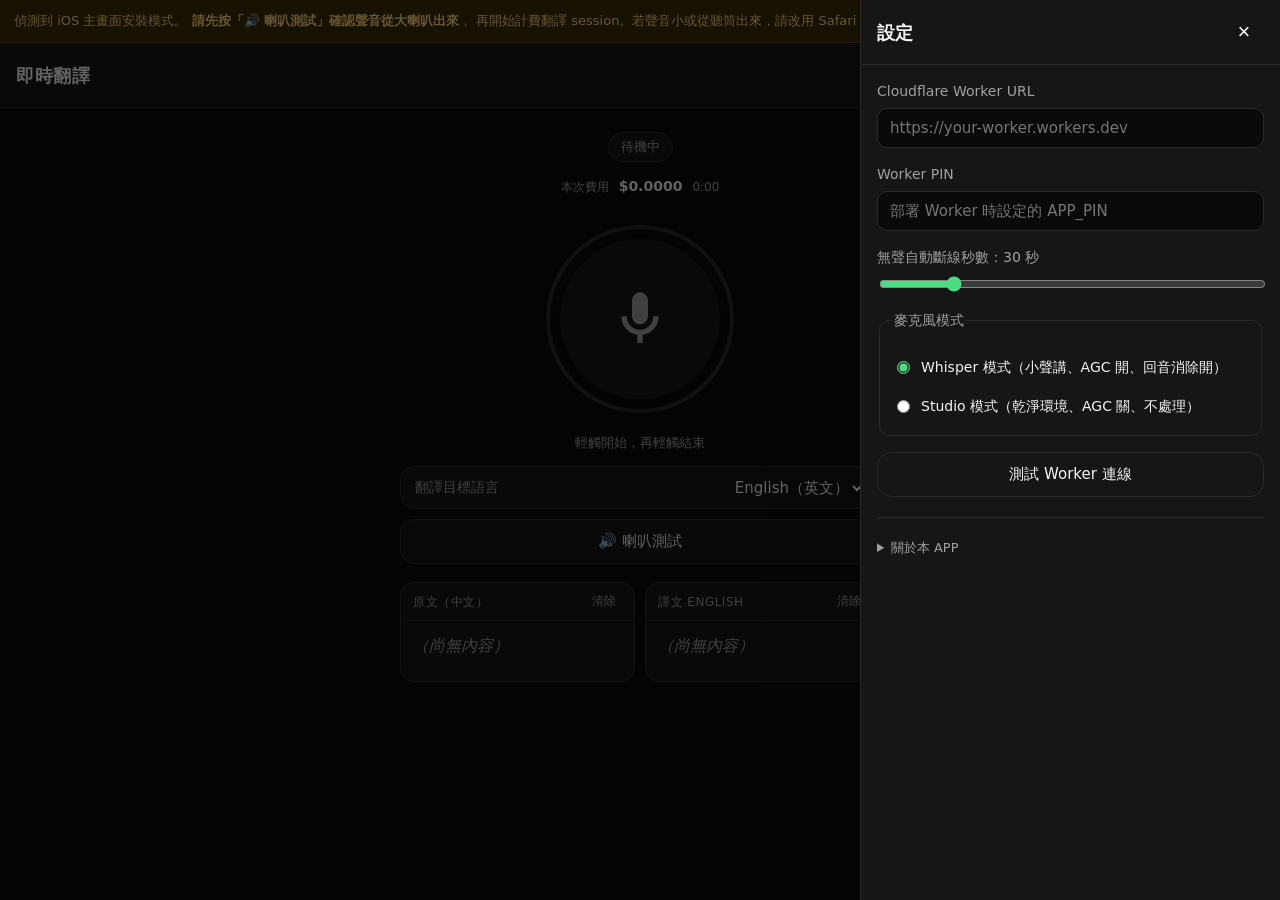
==== voice-translator/index.html @ f515ed9d "Add realtime voice translator PWA" ====
<!doctype html>
<html lang="zh-Hant-TW">
  <head>
    <meta charset="utf-8" />
    <meta
      name="viewport"
      content="width=device-width, initial-scale=1, viewport-fit=cover, user-scalable=no"
    />
    <meta name="theme-color" content="#0a0a0a" />
    <meta name="apple-mobile-web-app-capable" content="yes" />
    <meta name="apple-mobile-web-app-status-bar-style" content="black-translucent" />
    <meta name="apple-mobile-web-app-title" content="即時翻譯" />
    <link rel="manifest" href="./manifest.webmanifest" />
    <link rel="icon" type="image/svg+xml" href="./icon.svg" />
    <link rel="apple-touch-icon" href="./icon-192.png" />
    <link rel="stylesheet" href="./styles.css" />
    <title>即時翻譯 — 中文語音翻譯</title>
  </head>
  <body>
    <!-- iOS PWA standalone-mode warning banner -->
    <div id="ios-standalone-banner" class="banner banner-warn" hidden>
      <span>
        偵測到 iOS 主畫面安裝模式。
        <strong>請先按「🔊 喇叭測試」確認聲音從大喇叭出來</strong>，
        再開始計費翻譯 session。若聲音小或從聽筒出來，請改用 Safari 分頁開啟此網址。
      </span>
      <button class="banner-close" aria-label="關閉提示">×</button>
    </div>

    <header class="topbar">
      <div class="title">即時翻譯</div>
      <button id="settings-toggle" class="icon-btn" aria-label="設定">⚙</button>
    </header>

    <main class="main">
      <!-- Connection state pill -->
      <div id="state-pill" class="state-pill state-idle" aria-live="polite">待機中</div>

      <!-- Cost meter -->
      <div id="cost-meter" class="cost-meter" aria-live="polite" hidden>
        <span class="cost-label">本次費用</span>
        <span id="cost-value" class="cost-value">$0.0000</span>
        <span id="cost-duration" class="cost-duration">0:00</span>
      </div>

      <!-- Mic button with silence countdown ring -->
      <div class="mic-wrap">
        <svg class="silence-ring" viewBox="0 0 200 200" aria-hidden="true">
          <circle class="ring-bg" cx="100" cy="100" r="92" />
          <circle id="silence-ring-fg" class="ring-fg" cx="100" cy="100" r="92" />
        </svg>
        <button id="mic-btn" class="mic-btn" aria-label="開始翻譯">
          <svg class="mic-icon" viewBox="0 0 24 24" aria-hidden="true">
            <path
              d="M12 14a3 3 0 0 0 3-3V5a3 3 0 1 0-6 0v6a3 3 0 0 0 3 3zm5-3a5 5 0 0 1-10 0H5a7 7 0 0 0 6 6.92V21h2v-3.08A7 7 0 0 0 19 11h-2z"
              fill="currentColor"
            />
          </svg>
        </button>
      </div>
      <div id="mic-hint" class="mic-hint">輕觸開始，再輕觸結束</div>

      <!-- Language selection + speaker test -->
      <div class="controls">
        <label class="control-row">
          <span class="control-label">翻譯目標語言</span>
          <select id="target-lang" class="control-select">
            <option value="en" selected>English（英文）</option>
            <option value="ja">日本語（日文）</option>
            <option value="ko">한국어（韓文）</option>
            <option value="es">Español（西班牙文）</option>
            <option value="fr">Français（法文）</option>
            <option value="de">Deutsch（德文）</option>
            <option value="pt">Português（葡萄牙文）</option>
            <option value="it">Italiano（義大利文）</option>
            <option value="ru">Русский（俄文）</option>
            <option value="hi">हिन्दी（印地文）</option>
            <option value="id">Indonesia（印尼文）</option>
            <option value="vi">Tiếng Việt（越南文）</option>
            <option value="zh">中文</option>
          </select>
        </label>
        <button id="speaker-test-btn" class="secondary-btn">🔊 喇叭測試</button>
      </div>

      <!-- Transcripts -->
      <section class="transcripts">
        <div class="transcript">
          <div class="transcript-header">
            <span class="transcript-label">原文（中文）</span>
            <button class="clear-btn" data-target="src-text" aria-label="清除原文">清除</button>
          </div>
          <div id="src-text" class="transcript-body" lang="zh-Hant"></div>
        </div>
        <div class="transcript">
          <div class="transcript-header">
            <span class="transcript-label">譯文 <span id="target-lang-label">English</span></span>
            <button class="clear-btn" data-target="dst-text" aria-label="清除譯文">清除</button>
          </div>
          <div id="dst-text" class="transcript-body"></div>
        </div>
      </section>

      <!-- Hidden audio element receives the translated stream -->
      <audio id="translated-audio" autoplay playsinline></audio>
    </main>

    <!-- Settings drawer -->
    <aside id="settings-drawer" class="drawer" hidden>
      <div class="drawer-header">
        <h2>設定</h2>
        <button id="settings-close" class="icon-btn" aria-label="關閉設定">×</button>
      </div>
      <div class="drawer-body">
        <label class="field">
          <span>Cloudflare Worker URL</span>
          <input
            id="cfg-worker-url"
            type="url"
            placeholder="https://your-worker.workers.dev"
            autocomplete="off"
            inputmode="url"
          />
        </label>
        <label class="field">
          <span>Worker PIN</span>
          <input
            id="cfg-pin"
            type="password"
            placeholder="部署 Worker 時設定的 APP_PIN"
            autocomplete="off"
          />
        </label>
        <label class="field">
          <span>無聲自動斷線秒數：<output id="cfg-silence-out">30</output> 秒</span>
          <input id="cfg-silence" type="range" min="10" max="120" step="5" value="30" />
        </label>
        <fieldset class="field">
          <legend>麥克風模式</legend>
          <label class="radio">
            <input type="radio" name="mic-mode" value="whisper" checked />
            <span>Whisper 模式（小聲講、AGC 開、回音消除開）</span>
          </label>
          <label class="radio">
            <input type="radio" name="mic-mode" value="studio" />
            <span>Studio 模式（乾淨環境、AGC 關、不處理）</span>
          </label>
        </fieldset>
        <button id="test-connection" class="secondary-btn">測試 Worker 連線</button>
        <div id="test-connection-result" class="test-result" hidden></div>
        <hr />
        <details class="about">
          <summary>關於本 APP</summary>
          <p>使用 OpenAI <code>gpt-realtime-translate</code>（2026-05 發布）即時翻譯。</p>
          <p>計費以實際語音時長計算（翻譯 $0.034/min + 轉錄 $0.017/min）。</p>
          <p>30 秒無聲自動斷線，避免連線忘關產生不必要費用。</p>
        </details>
      </div>
    </aside>
    <div id="drawer-backdrop" class="drawer-backdrop" hidden></div>

    <!-- Toast container -->
    <div id="toast" class="toast" role="status" aria-live="polite" hidden></div>

    <script src="./app.js" type="module"></script>
  </body>
</html>
---- voice-translator/styles.css ----
/* ============================================================
   即時翻譯 PWA — Mobile-first dark theme
   ============================================================ */

:root {
  --bg: #0a0a0a;
  --bg-elev: #161616;
  --bg-elev-2: #222;
  --fg: #f5f5f5;
  --fg-dim: #a0a0a0;
  --accent: #4ade80;
  --accent-dim: #166534;
  --warn: #fbbf24;
  --error: #f87171;
  --border: #2a2a2a;
  --radius: 14px;
  --gap: 14px;
  --safe-top: env(safe-area-inset-top, 0px);
  --safe-bottom: env(safe-area-inset-bottom, 0px);
}

* {
  box-sizing: border-box;
  -webkit-tap-highlight-color: transparent;
}

html,
body {
  margin: 0;
  padding: 0;
  background: var(--bg);
  color: var(--fg);
  font-family: -apple-system, BlinkMacSystemFont, "Noto Sans TC", "PingFang TC",
    "Microsoft JhengHei", system-ui, sans-serif;
  font-size: 16px;
  line-height: 1.5;
  overscroll-behavior: none;
}

body {
  min-height: 100vh;
  min-height: 100dvh;
  display: flex;
  flex-direction: column;
  padding-top: var(--safe-top);
  padding-bottom: var(--safe-bottom);
}

/* ---------- Banner (iOS standalone warning) ---------- */
.banner {
  display: flex;
  align-items: center;
  gap: 8px;
  padding: 10px 14px;
  font-size: 13px;
  line-height: 1.4;
}
.banner-warn {
  background: #3a2b00;
  color: #ffd982;
  border-bottom: 1px solid #5a4500;
}
.banner-close {
  margin-left: auto;
  background: transparent;
  border: none;
  color: inherit;
  font-size: 22px;
  cursor: pointer;
  line-height: 1;
  padding: 0 4px;
}

/* ---------- Top bar ---------- */
.topbar {
  display: flex;
  align-items: center;
  justify-content: space-between;
  padding: 12px 16px;
  background: var(--bg-elev);
  border-bottom: 1px solid var(--border);
  position: sticky;
  top: 0;
  z-index: 5;
}
.topbar .title {
  font-size: 18px;
  font-weight: 600;
  letter-spacing: 0.5px;
}
.icon-btn {
  background: transparent;
  border: none;
  color: var(--fg);
  font-size: 22px;
  width: 40px;
  height: 40px;
  border-radius: 50%;
  cursor: pointer;
  display: flex;
  align-items: center;
  justify-content: center;
}
.icon-btn:active {
  background: var(--bg-elev-2);
}

/* ---------- Main ---------- */
.main {
  flex: 1;
  display: flex;
  flex-direction: column;
  align-items: center;
  padding: 16px;
  gap: var(--gap);
}

/* Connection state pill */
.state-pill {
  font-size: 13px;
  padding: 4px 12px;
  border-radius: 999px;
  background: var(--bg-elev);
  color: var(--fg-dim);
  border: 1px solid var(--border);
}
.state-idle {
  color: var(--fg-dim);
}
.state-connecting,
.state-closing {
  color: var(--warn);
  border-color: #5a4500;
}
.state-live {
  color: var(--accent);
  border-color: var(--accent-dim);
  background: #06241a;
}
.state-silenced {
  color: var(--warn);
  border-color: #5a4500;
}
.state-error {
  color: var(--error);
  border-color: #5c2020;
  background: #2a1010;
}

/* Cost meter */
.cost-meter {
  display: flex;
  gap: 10px;
  align-items: baseline;
  font-size: 12px;
  color: var(--fg-dim);
  font-variant-numeric: tabular-nums;
}
.cost-value {
  color: var(--fg);
  font-weight: 600;
  font-size: 14px;
}
.cost-duration {
  color: var(--fg-dim);
}

/* ---------- Mic button + silence ring ---------- */
.mic-wrap {
  position: relative;
  width: 200px;
  height: 200px;
  display: flex;
  align-items: center;
  justify-content: center;
  margin-top: 8px;
}
.silence-ring {
  position: absolute;
  inset: 0;
  width: 100%;
  height: 100%;
  transform: rotate(-90deg);
  pointer-events: none;
}
.silence-ring .ring-bg {
  fill: none;
  stroke: var(--border);
  stroke-width: 4;
}
.silence-ring .ring-fg {
  fill: none;
  stroke: var(--warn);
  stroke-width: 4;
  stroke-dasharray: 578; /* 2 * pi * 92 ≈ 578 */
  stroke-dashoffset: 578;
  transition: stroke-dashoffset 1s linear, stroke 0.3s;
}
.mic-wrap.warning .ring-fg {
  stroke: var(--error);
  animation: pulse 1.5s ease-in-out infinite;
}
@keyframes pulse {
  0%, 100% { opacity: 1; }
  50% { opacity: 0.4; }
}

.mic-btn {
  width: 160px;
  height: 160px;
  border-radius: 50%;
  border: none;
  background: var(--bg-elev);
  color: var(--fg-dim);
  cursor: pointer;
  transition: background 0.2s, color 0.2s, transform 0.1s;
  display: flex;
  align-items: center;
  justify-content: center;
  box-shadow: 0 4px 16px rgba(0, 0, 0, 0.4);
}
.mic-btn:active {
  transform: scale(0.96);
}
.mic-btn .mic-icon {
  width: 64px;
  height: 64px;
}
.mic-btn.live {
  background: var(--accent);
  color: #001a08;
}
.mic-btn.connecting {
  background: var(--warn);
  color: #1a1200;
}

.mic-hint {
  font-size: 13px;
  color: var(--fg-dim);
}

/* ---------- Controls ---------- */
.controls {
  width: 100%;
  max-width: 480px;
  display: flex;
  flex-direction: column;
  gap: 10px;
}
.control-row {
  display: flex;
  align-items: center;
  justify-content: space-between;
  gap: 12px;
  background: var(--bg-elev);
  padding: 10px 14px;
  border-radius: var(--radius);
  border: 1px solid var(--border);
}
.control-label {
  font-size: 14px;
  color: var(--fg-dim);
}
.control-select {
  background: transparent;
  color: var(--fg);
  border: none;
  font-size: 15px;
  font-family: inherit;
  flex: 1;
  text-align: right;
  /* native arrow on iOS / Android */
}
.control-select option {
  background: var(--bg-elev);
  color: var(--fg);
}

.secondary-btn {
  background: var(--bg-elev);
  color: var(--fg);
  border: 1px solid var(--border);
  border-radius: var(--radius);
  padding: 12px 14px;
  font-size: 15px;
  font-family: inherit;
  cursor: pointer;
}
.secondary-btn:active {
  background: var(--bg-elev-2);
}

/* ---------- Transcripts ---------- */
.transcripts {
  width: 100%;
  max-width: 480px;
  display: flex;
  flex-direction: column;
  gap: 10px;
  margin-top: 4px;
}
.transcript {
  background: var(--bg-elev);
  border: 1px solid var(--border);
  border-radius: var(--radius);
  display: flex;
  flex-direction: column;
}
.transcript-header {
  display: flex;
  align-items: center;
  justify-content: space-between;
  padding: 8px 12px;
  border-bottom: 1px solid var(--border);
}
.transcript-label {
  font-size: 12px;
  color: var(--fg-dim);
  text-transform: uppercase;
  letter-spacing: 0.5px;
}
.clear-btn {
  background: transparent;
  border: none;
  color: var(--fg-dim);
  font-size: 12px;
  cursor: pointer;
  padding: 2px 6px;
}
.clear-btn:active {
  color: var(--fg);
}
.transcript-body {
  padding: 12px;
  min-height: 60px;
  max-height: 200px;
  overflow-y: auto;
  font-size: 16px;
  line-height: 1.6;
  word-break: break-word;
  white-space: pre-wrap;
}
.transcript-body:empty::before {
  content: "（尚無內容）";
  color: var(--fg-dim);
  font-style: italic;
}

#translated-audio {
  display: none;
}

/* ---------- Settings drawer ---------- */
.drawer-backdrop {
  position: fixed;
  inset: 0;
  background: rgba(0, 0, 0, 0.6);
  z-index: 10;
}
.drawer {
  position: fixed;
  top: 0;
  right: 0;
  bottom: 0;
  width: min(420px, 92vw);
  background: var(--bg-elev);
  border-left: 1px solid var(--border);
  z-index: 11;
  display: flex;
  flex-direction: column;
  padding-top: var(--safe-top);
  padding-bottom: var(--safe-bottom);
  transform: translateX(0);
  animation: slideIn 0.2s ease-out;
}
@keyframes slideIn {
  from { transform: translateX(100%); }
  to { transform: translateX(0); }
}
.drawer-header {
  display: flex;
  align-items: center;
  justify-content: space-between;
  padding: 12px 16px;
  border-bottom: 1px solid var(--border);
}
.drawer-header h2 {
  margin: 0;
  font-size: 18px;
  font-weight: 600;
}
.drawer-body {
  flex: 1;
  overflow-y: auto;
  padding: 16px;
  display: flex;
  flex-direction: column;
  gap: 16px;
}
.field {
  display: flex;
  flex-direction: column;
  gap: 6px;
  font-size: 14px;
  color: var(--fg-dim);
}
.field input[type="url"],
.field input[type="password"],
.field input[type="text"] {
  background: var(--bg);
  color: var(--fg);
  border: 1px solid var(--border);
  border-radius: 10px;
  padding: 10px 12px;
  font-size: 15px;
  font-family: inherit;
}
.field input[type="range"] {
  width: 100%;
  accent-color: var(--accent);
}
.field legend {
  margin-bottom: 8px;
  color: var(--fg-dim);
}
fieldset.field {
  border: 1px solid var(--border);
  border-radius: 10px;
  padding: 12px;
}
.radio {
  display: flex;
  align-items: flex-start;
  gap: 8px;
  font-size: 14px;
  color: var(--fg);
  padding: 6px 0;
}
.radio input {
  margin-top: 4px;
  accent-color: var(--accent);
}

.test-result {
  font-size: 13px;
  padding: 10px;
  border-radius: 8px;
  white-space: pre-wrap;
  word-break: break-all;
}
.test-result.ok {
  background: #06241a;
  color: var(--accent);
  border: 1px solid var(--accent-dim);
}
.test-result.fail {
  background: #2a1010;
  color: var(--error);
  border: 1px solid #5c2020;
}

.about {
  font-size: 13px;
  color: var(--fg-dim);
}
.about p {
  margin: 6px 0;
}
.about code {
  background: var(--bg);
  padding: 1px 5px;
  border-radius: 4px;
  font-size: 12px;
}

hr {
  border: none;
  border-top: 1px solid var(--border);
  margin: 4px 0;
}

/* ---------- Toast ---------- */
.toast {
  position: fixed;
  left: 50%;
  bottom: calc(20px + var(--safe-bottom));
  transform: translateX(-50%);
  background: var(--bg-elev-2);
  color: var(--fg);
  padding: 10px 16px;
  border-radius: 10px;
  font-size: 14px;
  border: 1px solid var(--border);
  z-index: 20;
  max-width: 90vw;
  text-align: center;
  box-shadow: 0 4px 16px rgba(0, 0, 0, 0.5);
}
.toast.error {
  border-color: #5c2020;
  background: #2a1010;
  color: var(--error);
}
.toast.warn {
  border-color: #5a4500;
  background: #3a2b00;
  color: var(--warn);
}

/* ---------- Larger screens (tablet / landscape) ---------- */
@media (min-width: 720px) {
  .main {
    padding: 24px;
  }
  .transcripts {
    flex-direction: row;
  }
  .transcript {
    flex: 1;
  }
  .transcript-body {
    max-height: 280px;
  }
}
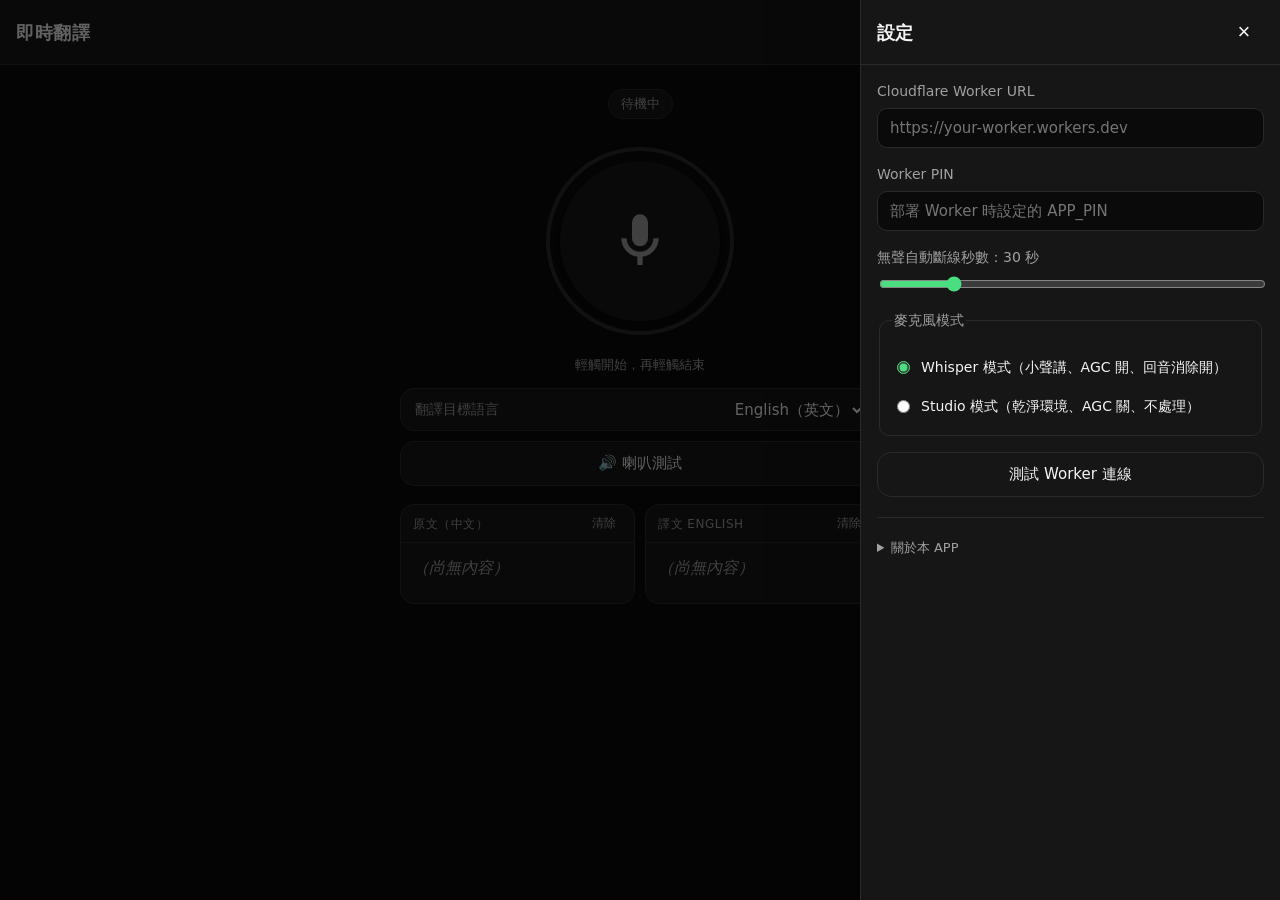
==== commit 72e19ff2: "Make voice translator drawer close reliable" ====
--- a/voice-translator/index.html
+++ b/voice-translator/index.html
@@ -106,7 +106,7 @@
     </main>
 
     <!-- Settings drawer -->
-    <aside id="settings-drawer" class="drawer" hidden>
+    <aside id="settings-drawer" class="drawer" hidden style="display: none">
       <div class="drawer-header">
         <h2>設定</h2>
         <button id="settings-close" class="icon-btn" aria-label="關閉設定">×</button>
@@ -157,7 +157,7 @@
         </details>
       </div>
     </aside>
-    <div id="drawer-backdrop" class="drawer-backdrop" hidden></div>
+    <div id="drawer-backdrop" class="drawer-backdrop" hidden style="display: none"></div>
 
     <!-- Toast container -->
     <div id="toast" class="toast" role="status" aria-live="polite" hidden></div>
--- a/voice-translator/styles.css
+++ b/voice-translator/styles.css
@@ -24,6 +24,10 @@
   -webkit-tap-highlight-color: transparent;
 }
 
+[hidden] {
+  display: none !important;
+}
+
 html,
 body {
   margin: 0;
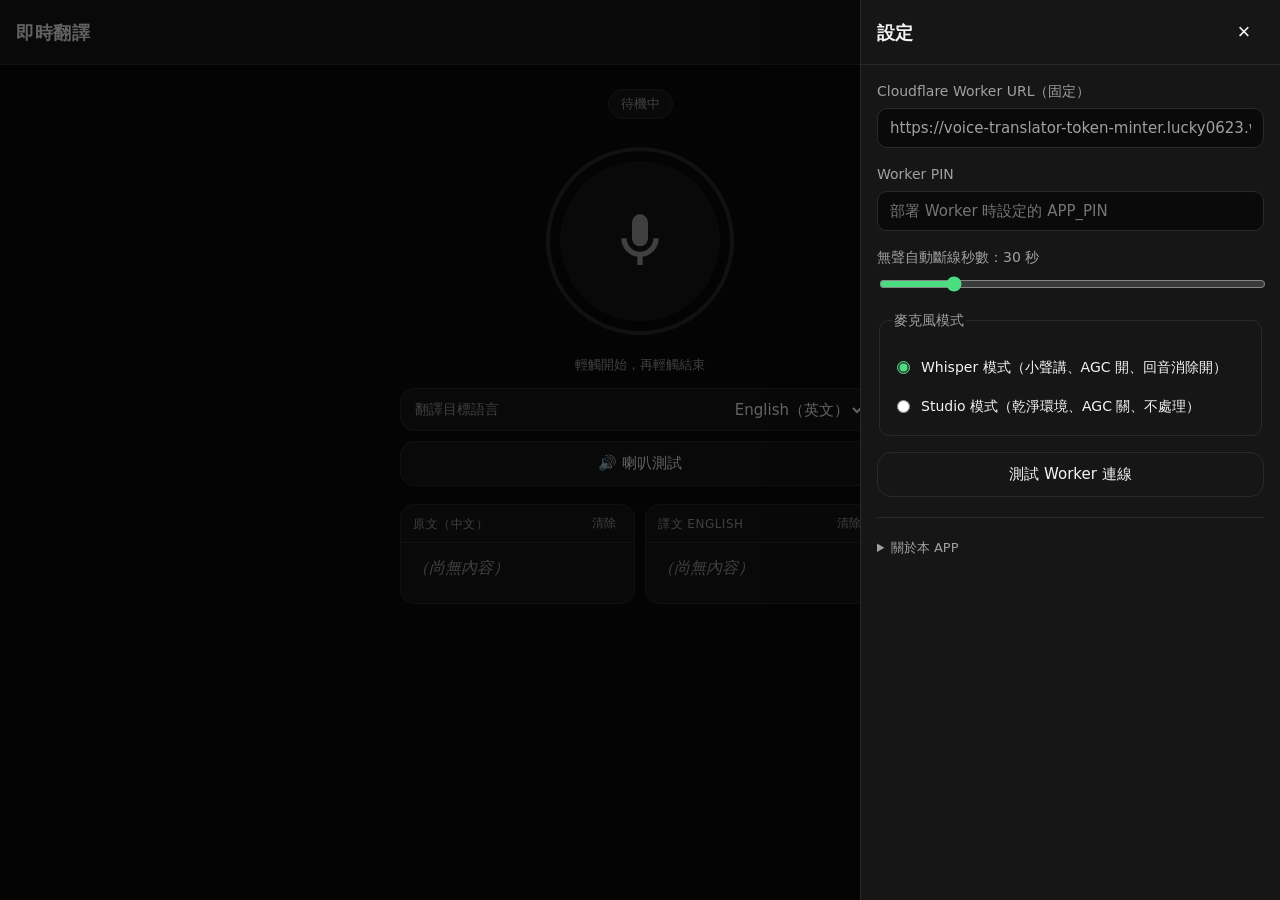
==== commit 350a0786: "Remember voice translator PIN and fix worker URL" ====
--- a/voice-translator/index.html
+++ b/voice-translator/index.html
@@ -106,18 +106,19 @@
     </main>
 
     <!-- Settings drawer -->
-    <aside id="settings-drawer" class="drawer" hidden style="display: none">
+    <aside id="settings-drawer" class="drawer" hidden>
       <div class="drawer-header">
         <h2>設定</h2>
         <button id="settings-close" class="icon-btn" aria-label="關閉設定">×</button>
       </div>
       <div class="drawer-body">
         <label class="field">
-          <span>Cloudflare Worker URL</span>
+          <span>Cloudflare Worker URL（固定）</span>
           <input
             id="cfg-worker-url"
             type="url"
-            placeholder="https://your-worker.workers.dev"
+            value="https://voice-translator-token-minter.lucky0623.workers.dev"
+            readonly
             autocomplete="off"
             inputmode="url"
           />
@@ -157,7 +158,7 @@
         </details>
       </div>
     </aside>
-    <div id="drawer-backdrop" class="drawer-backdrop" hidden style="display: none"></div>
+    <div id="drawer-backdrop" class="drawer-backdrop" hidden></div>
 
     <!-- Toast container -->
     <div id="toast" class="toast" role="status" aria-live="polite" hidden></div>
--- a/voice-translator/styles.css
+++ b/voice-translator/styles.css
@@ -420,6 +420,11 @@
   font-size: 15px;
   font-family: inherit;
 }
+.field input[readonly] {
+  color: var(--fg-dim);
+  border-color: var(--border);
+  cursor: default;
+}
 .field input[type="range"] {
   width: 100%;
   accent-color: var(--accent);
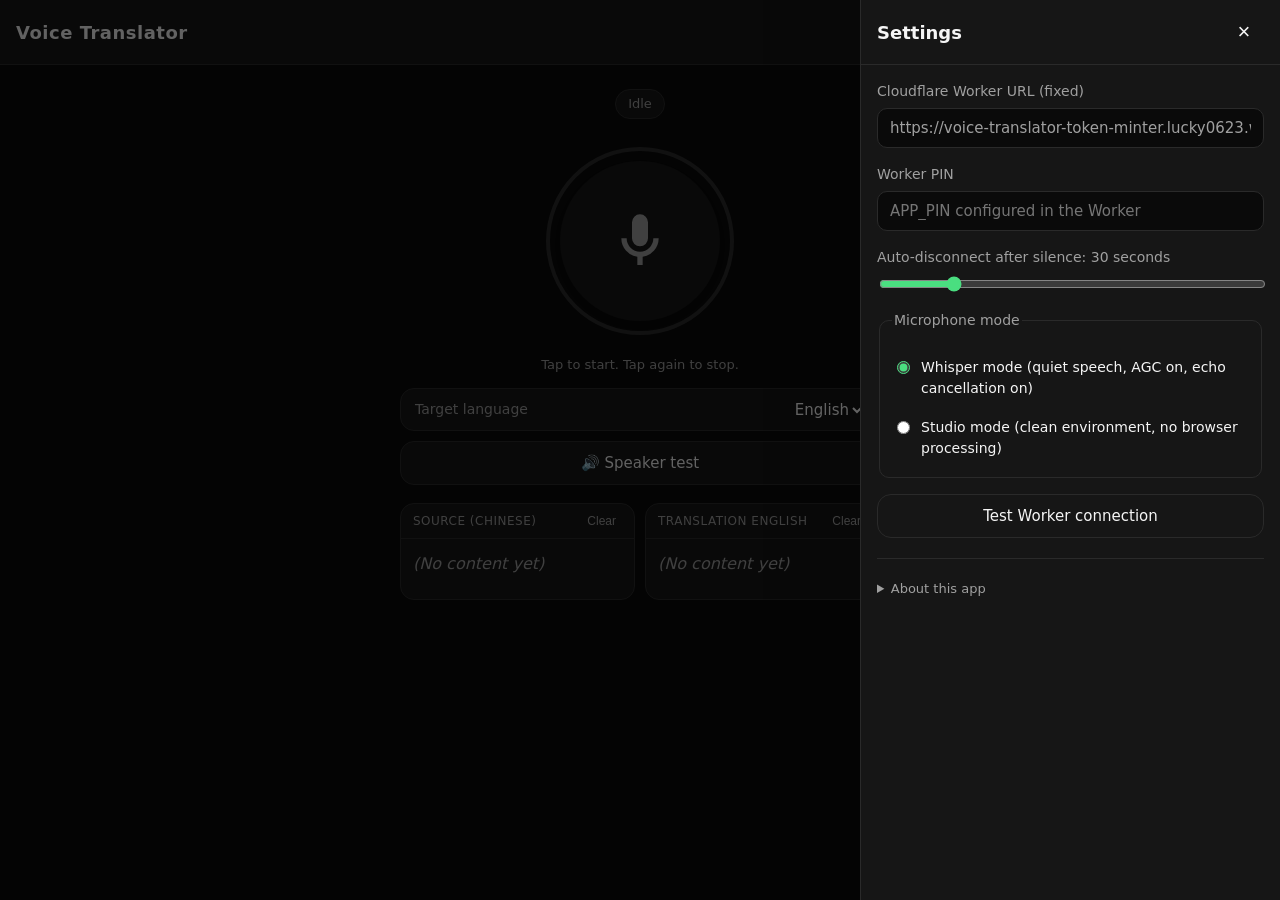
==== commit 97af32fc: "Switch voice translator UI to English" ====
--- a/voice-translator/index.html
+++ b/voice-translator/index.html
@@ -1,5 +1,5 @@
 <!doctype html>
-<html lang="zh-Hant-TW">
+<html lang="en">
   <head>
     <meta charset="utf-8" />
     <meta
@@ -9,36 +9,36 @@
     <meta name="theme-color" content="#0a0a0a" />
     <meta name="apple-mobile-web-app-capable" content="yes" />
     <meta name="apple-mobile-web-app-status-bar-style" content="black-translucent" />
-    <meta name="apple-mobile-web-app-title" content="即時翻譯" />
+    <meta name="apple-mobile-web-app-title" content="Voice Translator" />
     <link rel="manifest" href="./manifest.webmanifest" />
     <link rel="icon" type="image/svg+xml" href="./icon.svg" />
     <link rel="apple-touch-icon" href="./icon-192.png" />
     <link rel="stylesheet" href="./styles.css" />
-    <title>即時翻譯 — 中文語音翻譯</title>
+    <title>Voice Translator — Chinese Speech Translation</title>
   </head>
   <body>
     <!-- iOS PWA standalone-mode warning banner -->
     <div id="ios-standalone-banner" class="banner banner-warn" hidden>
       <span>
-        偵測到 iOS 主畫面安裝模式。
-        <strong>請先按「🔊 喇叭測試」確認聲音從大喇叭出來</strong>，
-        再開始計費翻譯 session。若聲音小或從聽筒出來，請改用 Safari 分頁開啟此網址。
+        iOS Home Screen mode detected.
+        <strong>Run the speaker test first and confirm audio comes from the loudspeaker</strong>
+        before starting a paid translation session. If audio is quiet or comes from the earpiece, open this URL in a Safari tab instead.
       </span>
-      <button class="banner-close" aria-label="關閉提示">×</button>
+      <button class="banner-close" aria-label="Dismiss warning">×</button>
     </div>
 
     <header class="topbar">
-      <div class="title">即時翻譯</div>
-      <button id="settings-toggle" class="icon-btn" aria-label="設定">⚙</button>
+      <div class="title">Voice Translator</div>
+      <button id="settings-toggle" class="icon-btn" aria-label="Settings">⚙</button>
     </header>
 
     <main class="main">
       <!-- Connection state pill -->
-      <div id="state-pill" class="state-pill state-idle" aria-live="polite">待機中</div>
+      <div id="state-pill" class="state-pill state-idle" aria-live="polite">Idle</div>
 
       <!-- Cost meter -->
       <div id="cost-meter" class="cost-meter" aria-live="polite" hidden>
-        <span class="cost-label">本次費用</span>
+        <span class="cost-label">Session cost</span>
         <span id="cost-value" class="cost-value">$0.0000</span>
         <span id="cost-duration" class="cost-duration">0:00</span>
       </div>
@@ -49,7 +49,7 @@
           <circle class="ring-bg" cx="100" cy="100" r="92" />
           <circle id="silence-ring-fg" class="ring-fg" cx="100" cy="100" r="92" />
         </svg>
-        <button id="mic-btn" class="mic-btn" aria-label="開始翻譯">
+        <button id="mic-btn" class="mic-btn" aria-label="Start translation">
           <svg class="mic-icon" viewBox="0 0 24 24" aria-hidden="true">
             <path
               d="M12 14a3 3 0 0 0 3-3V5a3 3 0 1 0-6 0v6a3 3 0 0 0 3 3zm5-3a5 5 0 0 1-10 0H5a7 7 0 0 0 6 6.92V21h2v-3.08A7 7 0 0 0 19 11h-2z"
@@ -58,44 +58,44 @@
           </svg>
         </button>
       </div>
-      <div id="mic-hint" class="mic-hint">輕觸開始，再輕觸結束</div>
+      <div id="mic-hint" class="mic-hint">Tap to start. Tap again to stop.</div>
 
       <!-- Language selection + speaker test -->
       <div class="controls">
         <label class="control-row">
-          <span class="control-label">翻譯目標語言</span>
+          <span class="control-label">Target language</span>
           <select id="target-lang" class="control-select">
-            <option value="en" selected>English（英文）</option>
-            <option value="ja">日本語（日文）</option>
-            <option value="ko">한국어（韓文）</option>
-            <option value="es">Español（西班牙文）</option>
-            <option value="fr">Français（法文）</option>
-            <option value="de">Deutsch（德文）</option>
-            <option value="pt">Português（葡萄牙文）</option>
-            <option value="it">Italiano（義大利文）</option>
-            <option value="ru">Русский（俄文）</option>
-            <option value="hi">हिन्दी（印地文）</option>
-            <option value="id">Indonesia（印尼文）</option>
-            <option value="vi">Tiếng Việt（越南文）</option>
-            <option value="zh">中文</option>
+            <option value="en" selected>English</option>
+            <option value="ja">Japanese</option>
+            <option value="ko">Korean</option>
+            <option value="es">Spanish</option>
+            <option value="fr">French</option>
+            <option value="de">German</option>
+            <option value="pt">Portuguese</option>
+            <option value="it">Italian</option>
+            <option value="ru">Russian</option>
+            <option value="hi">Hindi</option>
+            <option value="id">Indonesian</option>
+            <option value="vi">Vietnamese</option>
+            <option value="zh">Chinese</option>
           </select>
         </label>
-        <button id="speaker-test-btn" class="secondary-btn">🔊 喇叭測試</button>
+        <button id="speaker-test-btn" class="secondary-btn">🔊 Speaker test</button>
       </div>
 
       <!-- Transcripts -->
       <section class="transcripts">
         <div class="transcript">
           <div class="transcript-header">
-            <span class="transcript-label">原文（中文）</span>
-            <button class="clear-btn" data-target="src-text" aria-label="清除原文">清除</button>
+            <span class="transcript-label">Source (Chinese)</span>
+            <button class="clear-btn" data-target="src-text" aria-label="Clear source text">Clear</button>
           </div>
           <div id="src-text" class="transcript-body" lang="zh-Hant"></div>
         </div>
         <div class="transcript">
           <div class="transcript-header">
-            <span class="transcript-label">譯文 <span id="target-lang-label">English</span></span>
-            <button class="clear-btn" data-target="dst-text" aria-label="清除譯文">清除</button>
+            <span class="transcript-label">Translation <span id="target-lang-label">English</span></span>
+            <button class="clear-btn" data-target="dst-text" aria-label="Clear translation">Clear</button>
           </div>
           <div id="dst-text" class="transcript-body"></div>
         </div>
@@ -108,12 +108,12 @@
     <!-- Settings drawer -->
     <aside id="settings-drawer" class="drawer" hidden>
       <div class="drawer-header">
-        <h2>設定</h2>
-        <button id="settings-close" class="icon-btn" aria-label="關閉設定">×</button>
+        <h2>Settings</h2>
+        <button id="settings-close" class="icon-btn" aria-label="Close settings">×</button>
       </div>
       <div class="drawer-body">
         <label class="field">
-          <span>Cloudflare Worker URL（固定）</span>
+          <span>Cloudflare Worker URL (fixed)</span>
           <input
             id="cfg-worker-url"
             type="url"
@@ -128,33 +128,33 @@
           <input
             id="cfg-pin"
             type="password"
-            placeholder="部署 Worker 時設定的 APP_PIN"
+            placeholder="APP_PIN configured in the Worker"
             autocomplete="off"
           />
         </label>
         <label class="field">
-          <span>無聲自動斷線秒數：<output id="cfg-silence-out">30</output> 秒</span>
+          <span>Auto-disconnect after silence: <output id="cfg-silence-out">30</output> seconds</span>
           <input id="cfg-silence" type="range" min="10" max="120" step="5" value="30" />
         </label>
         <fieldset class="field">
-          <legend>麥克風模式</legend>
+          <legend>Microphone mode</legend>
           <label class="radio">
             <input type="radio" name="mic-mode" value="whisper" checked />
-            <span>Whisper 模式（小聲講、AGC 開、回音消除開）</span>
+            <span>Whisper mode (quiet speech, AGC on, echo cancellation on)</span>
           </label>
           <label class="radio">
             <input type="radio" name="mic-mode" value="studio" />
-            <span>Studio 模式（乾淨環境、AGC 關、不處理）</span>
+            <span>Studio mode (clean environment, no browser processing)</span>
           </label>
         </fieldset>
-        <button id="test-connection" class="secondary-btn">測試 Worker 連線</button>
+        <button id="test-connection" class="secondary-btn">Test Worker connection</button>
         <div id="test-connection-result" class="test-result" hidden></div>
         <hr />
         <details class="about">
-          <summary>關於本 APP</summary>
-          <p>使用 OpenAI <code>gpt-realtime-translate</code>（2026-05 發布）即時翻譯。</p>
-          <p>計費以實際語音時長計算（翻譯 $0.034/min + 轉錄 $0.017/min）。</p>
-          <p>30 秒無聲自動斷線，避免連線忘關產生不必要費用。</p>
+          <summary>About this app</summary>
+          <p>Uses OpenAI <code>gpt-realtime-translate</code> for real-time translation.</p>
+          <p>Estimated cost is based on live session duration: translation $0.034/min + transcription $0.017/min.</p>
+          <p>Auto-disconnect on silence helps avoid forgotten billable sessions.</p>
         </details>
       </div>
     </aside>
--- a/voice-translator/styles.css
+++ b/voice-translator/styles.css
@@ -1,5 +1,5 @@
 /* ============================================================
-   即時翻譯 PWA — Mobile-first dark theme
+   Voice Translator PWA — Mobile-first dark theme
    ============================================================ */
 
 :root {
@@ -346,7 +346,7 @@
   white-space: pre-wrap;
 }
 .transcript-body:empty::before {
-  content: "（尚無內容）";
+  content: "(No content yet)";
   color: var(--fg-dim);
   font-style: italic;
 }
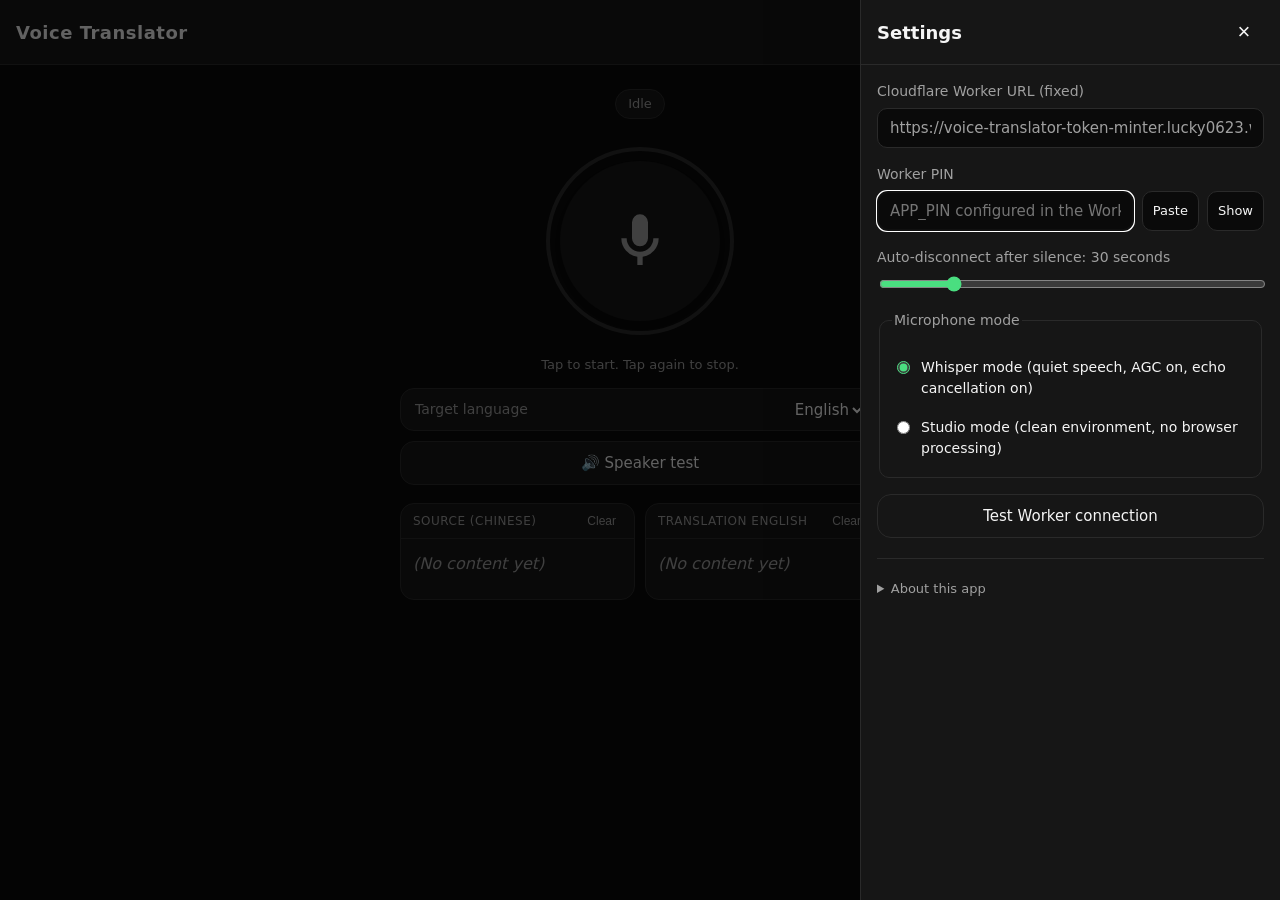
==== commit 7428ab88: "Make voice translator PIN setup easier" ====
--- a/voice-translator/index.html
+++ b/voice-translator/index.html
@@ -123,15 +123,26 @@
             inputmode="url"
           />
         </label>
-        <label class="field">
-          <span>Worker PIN</span>
-          <input
-            id="cfg-pin"
-            type="password"
-            placeholder="APP_PIN configured in the Worker"
-            autocomplete="off"
-          />
-        </label>
+        <div class="field">
+          <label for="cfg-pin">Worker PIN</label>
+          <div class="pin-row">
+            <input
+              id="cfg-pin"
+              type="password"
+              placeholder="APP_PIN configured in the Worker"
+              autocomplete="off"
+              autocapitalize="off"
+              spellcheck="false"
+            />
+            <button id="pin-paste" class="pin-action" type="button">Paste</button>
+            <button
+              id="pin-toggle"
+              class="pin-action"
+              type="button"
+              aria-pressed="false"
+            >Show</button>
+          </div>
+        </div>
         <label class="field">
           <span>Auto-disconnect after silence: <output id="cfg-silence-out">30</output> seconds</span>
           <input id="cfg-silence" type="range" min="10" max="120" step="5" value="30" />
--- a/voice-translator/styles.css
+++ b/voice-translator/styles.css
@@ -425,6 +425,28 @@
   border-color: var(--border);
   cursor: default;
 }
+.pin-row {
+  display: grid;
+  grid-template-columns: minmax(0, 1fr) auto auto;
+  gap: 8px;
+}
+.pin-row input {
+  min-width: 0;
+}
+.pin-action {
+  background: var(--bg);
+  color: var(--fg);
+  border: 1px solid var(--border);
+  border-radius: 10px;
+  padding: 0 10px;
+  font: inherit;
+  font-size: 13px;
+  cursor: pointer;
+  white-space: nowrap;
+}
+.pin-action:active {
+  background: var(--bg-elev-2);
+}
 .field input[type="range"] {
   width: 100%;
   accent-color: var(--accent);
